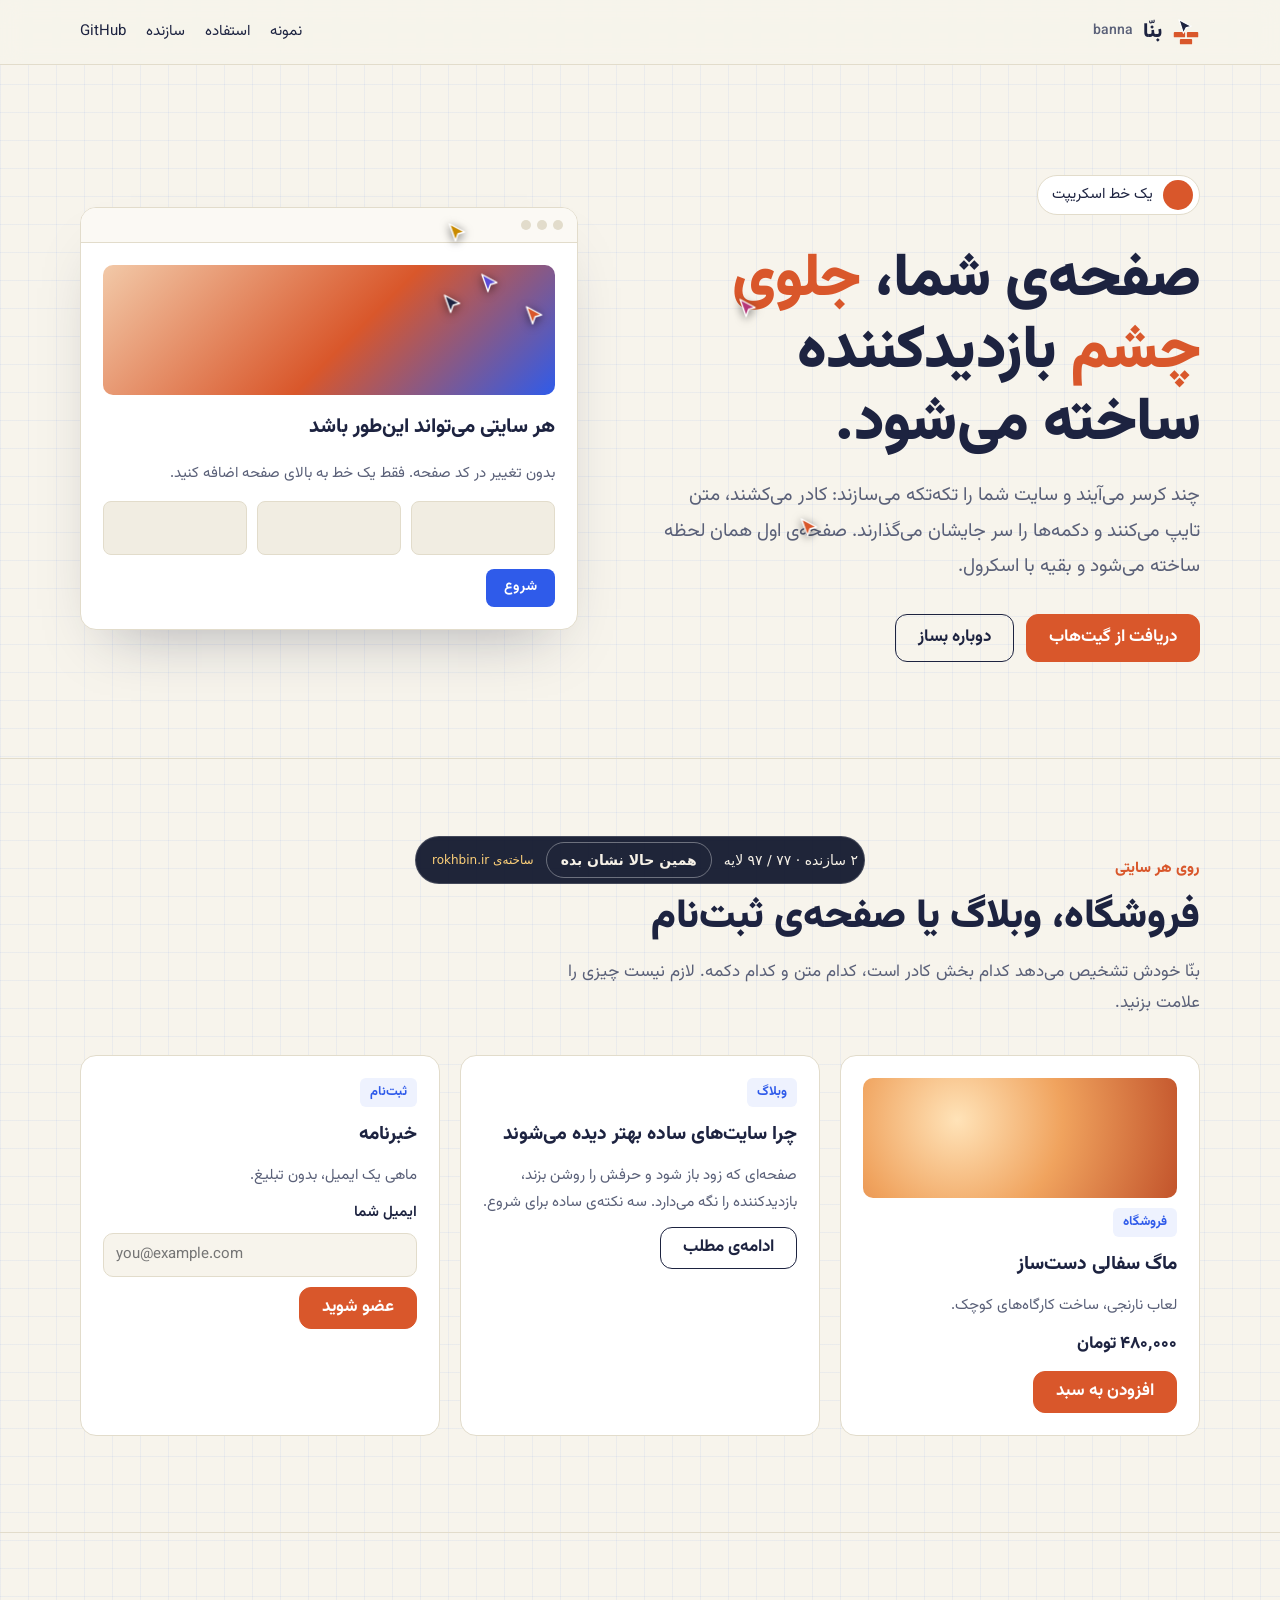
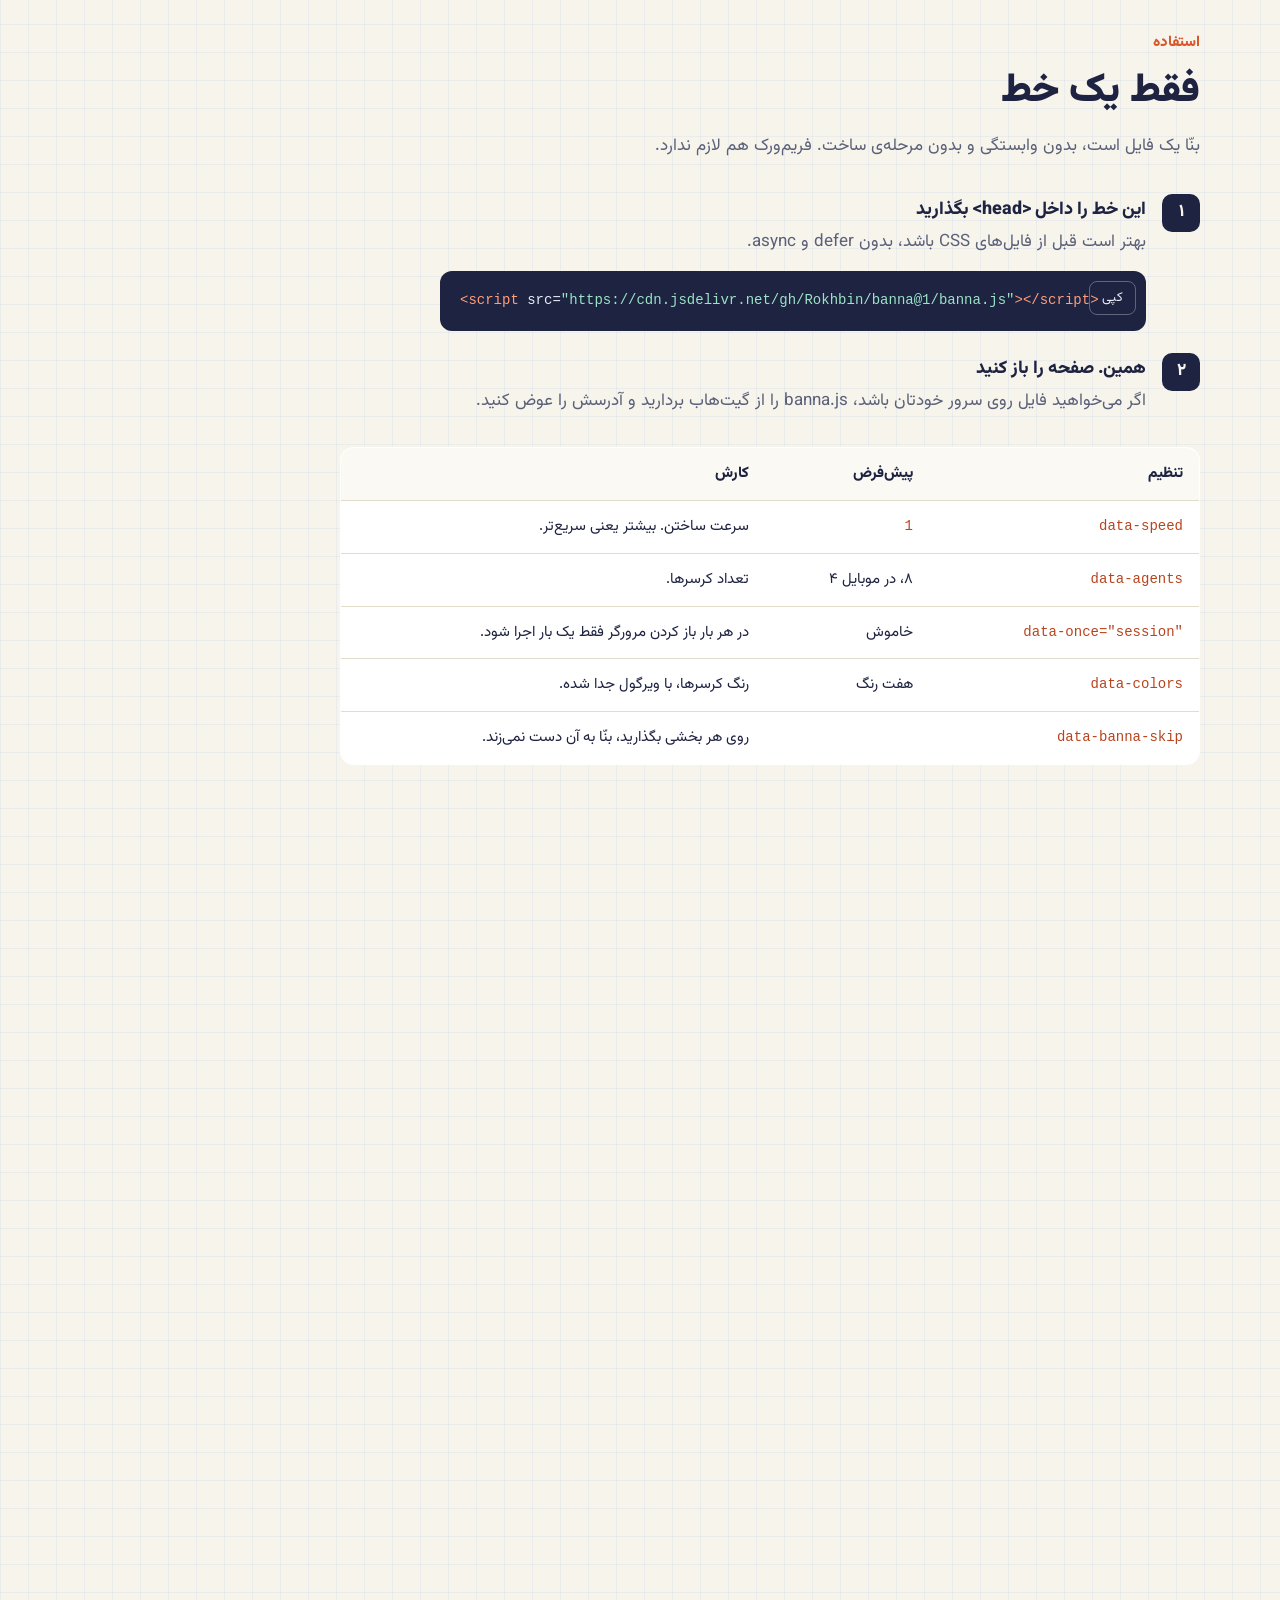
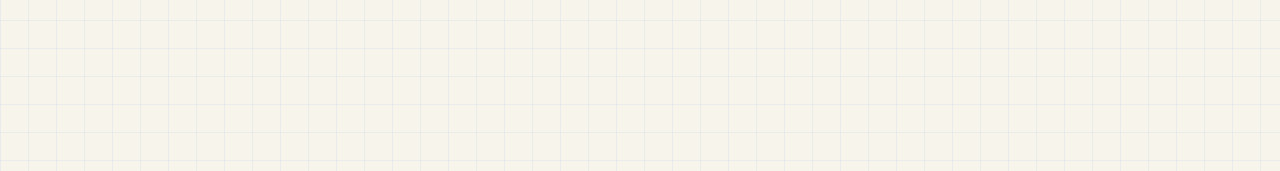
==== demo/index.html @ 7c79342b "Initial commit" ====
<!doctype html>
<html lang="fa" dir="rtl">
<head>
  <meta charset="utf-8">
  <meta name="viewport" content="width=device-width, initial-scale=1">
  <meta name="theme-color" content="#F7F4EC">
  <title>بنّا | صفحه‌ی شما، جلوی چشم بازدیدکننده ساخته می‌شود</title>
  <meta name="description" content="بنّا یک اسکریپت متن‌باز از محمدرضا رخ بین است: چند کرسر صفحه‌ی سایت شما را جلوی چشم بازدیدکننده می‌سازند. یک فایل، بدون وابستگی.">
  <meta name="author" content="محمدرضا رخ بین">
  <link rel="icon" href="assets/favicon.svg" type="image/svg+xml">
  <link rel="alternate" hreflang="en" href="en/">
  <script src="../banna.js" data-colors="#D9572B,#2F5BEA,#0E9F8A,#B5387A,#C98A00,#5B4BD6,#1D2340"></script>
  <link rel="stylesheet" href="assets/demo.css">
  <script src="assets/demo.js" defer></script>
</head>
<body>
  <header class="top">
    <div class="wrap">
      <a class="brand" href="#"><img src="assets/favicon.svg" alt="" width="28" height="28">بنّا <small>banna</small></a>
      <nav class="nav" aria-label="منو">
        <a class="hide-phone" href="#anywhere">نمونه</a>
        <a class="hide-phone" href="#">استفاده</a>
        <a class="hide-phone" href="#">سازنده</a>
        <a href="#" >GitHub</a>
      </nav>
    </div>
  </header>

  <main>
    <section class="hero">
      <div class="wrap">
        <div>
          <a class="byline" href="https://divocode.com/" rel="author"><b></b>یک خط اسکریپت</a>
          <h1>صفحه‌ی شما، <em>جلوی چشم</em> بازدیدکننده ساخته می‌شود.</h1>
          <p class="lead">چند کرسر می‌آیند و سایت شما را تکه‌تکه می‌سازند: کادر می‌کشند، متن تایپ می‌کنند و دکمه‌ها را سر جایشان می‌گذارند. صفحه‌ی اول همان لحظه ساخته می‌شود و بقیه با اسکرول.</p>
          <div class="actions">
            <a class="btn btn-solid" href="https://github.com/Rokhbin/banna" rel="noopener">دریافت از گیت‌هاب</a>
            <button class="btn" id="replay" type="button">دوباره بساز</button>
          </div>
        </div>
        <div class="mock" aria-hidden="true">
          <div class="mock-bar"><span></span><span></span><span></span></div>
          <div class="mock-body">
            <div class="mock-img"></div>
            <h3>هر سایتی می‌تواند این‌طور باشد</h3>
            <p>بدون تغییر در کد صفحه. فقط یک خط به بالای صفحه اضافه کنید.</p>
            <div class="mock-row"><div></div><div></div><div></div></div>
            <span class="mock-btn">شروع</span>
          </div>
        </div>
      </div>
    </section>

    <section class="section" id="anywhere">
      <div class="wrap">
        <p class="kicker">روی هر سایتی</p>
        <h2>فروشگاه، وبلاگ یا صفحه‌ی ثبت‌نام</h2>
        <p class="intro">بنّا خودش تشخیص می‌دهد کدام بخش کادر است، کدام متن و کدام دکمه. لازم نیست چیزی را علامت بزنید.</p>
        <div class="cards">
          <article class="card">
            <div class="product" role="img" aria-label="تصویر محصول"></div>
            <span class="tag">فروشگاه</span>
            <h3>ماگ سفالی دست‌ساز</h3>
            <p>لعاب نارنجی، ساخت کارگاه‌های کوچک.</p>
            <p class="price">۴۸۰٬۰۰۰ تومان</p>
            <button class="btn btn-solid" type="button">افزودن به سبد</button>
          </article>
          <article class="card">
            <span class="tag">وبلاگ</span>
            <h3>چرا سایت‌های ساده بهتر دیده می‌شوند</h3>
            <p>صفحه‌ای که زود باز شود و حرفش را روشن بزند، بازدیدکننده را نگه می‌دارد. سه نکته‌ی ساده برای شروع.</p>
            <a class="btn" href="#anywhere">ادامه‌ی مطلب</a>
          </article>
          <article class="card">
            <span class="tag">ثبت‌نام</span>
            <h3>خبرنامه</h3>
            <p>ماهی یک ایمیل، بدون تبلیغ.</p>
            <label class="field">ایمیل شما<input type="email" dir="ltr" placeholder="you@example.com" autocomplete="email"></label>
            <button class="btn btn-solid" type="button">عضو شوید</button>
          </article>
        </div>
      </div>
    </section>

    <section class="section" id="use">
      <div class="wrap">
        <p class="kicker">استفاده</p>
        <h2>فقط یک خط</h2>
        <p class="intro">بنّا یک فایل است، بدون وابستگی و بدون مرحله‌ی ساخت. فریم‌ورک هم لازم ندارد.</p>
        <ol class="steps">
          <li class="step">
            <span class="step-num">۱</span>
            <div>
              <h3>این خط را داخل &lt;head&gt; بگذارید</h3>
              <p>بهتر است قبل از فایل‌های CSS باشد، بدون defer و async.</p>
              <div class="code"><pre><code><span class="k">&lt;script</span> src=<span class="s">"https://cdn.jsdelivr.net/gh/Rokhbin/banna@1/banna.js"</span><span class="k">&gt;&lt;/script&gt;</span></code></pre><button class="copy" type="button" data-done="کپی شد" data-fail="کپی نشد">کپی</button></div>
            </div>
          </li>
          <li class="step">
            <span class="step-num">۲</span>
            <div>
              <h3>همین. صفحه را باز کنید</h3>
              <p>اگر می‌خواهید فایل روی سرور خودتان باشد، banna.js را از گیت‌هاب بردارید و آدرسش را عوض کنید.</p>
            </div>
          </li>
        </ol>

        <table class="options">
          <thead><tr><th>تنظیم</th><th>پیش‌فرض</th><th>کارش</th></tr></thead>
          <tbody>
            <tr><td><code>data-speed</code></td><td><code>1</code></td><td>سرعت ساختن. بیشتر یعنی سریع‌تر.</td></tr>
            <tr><td><code>data-agents</code></td><td>۸، در موبایل ۴</td><td>تعداد کرسرها.</td></tr>
            <tr><td><code>data-once="session"</code></td><td>خاموش</td><td>در هر بار باز کردن مرورگر فقط یک بار اجرا شود.</td></tr>
            <tr><td><code>data-colors</code></td><td>هفت رنگ</td><td>رنگ کرسرها، با ویرگول جدا شده.</td></tr>
            <tr><td><code>data-banna-skip</code></td><td></td><td>روی هر بخشی بگذارید، بنّا به آن دست نمی‌زند.</td></tr>
          </tbody>
        </table>
      </div>
    </section>

    <section class="section">
      <div class="wrap">
        <p class="kicker">با خیال راحت</p>
        <h2>چیزی را خراب نمی‌کند</h2>
        <div class="promises">
          <div class="promise"><h3>متن صفحه دست نمی‌خورد</h3><p>فقط پنهان و آشکار می‌کند. موتورهای جست‌وجو همه‌ی صفحه را می‌خوانند.</p></div>
          <div class="promise"><h3>چیزی جایی فرستاده نمی‌شود</h3><p>هیچ ردیاب و هیچ درخواستی به سایت دیگر ندارد.</p></div>
          <div class="promise"><h3>کسی منتظر نمی‌ماند</h3><p>با دکمه یا Esc رد می‌شود، و برای کسی که در تنظیماتش حرکت کمتر خواسته اجرا نمی‌شود.</p></div>
          <div class="promise"><h3>اگر خطا بدهد، صفحه سر جایش است</h3><p>هر مشکلی پیش بیاید، صفحه بی‌درنگ کامل نشان داده می‌شود.</p></div>
        </div>
      </div>
    </section>

    <section class="section" id="author">
      <div class="wrap">
        <div class="author">
          <div>
            <div class="author-links">
              <a class="main" href="https://divocode.com/" rel="author">divocode.com</a>
              <a href="https://github.com/mrgholami8" rel="noopener">GitHub</a>
              <a href="https://www.instagram.com/divocode.co/" rel="noopener">Instagram</a>
            </div>
          </div>
        </div>
      </div>
    </section>
  </main>
</body>
</html>
---- demo/assets/demo.css ----
@font-face { font-family: 'Vazirmatn Variable'; src: url(fonts/vazirmatn-arabic.woff2) format('woff2'); font-weight: 100 900; font-display: swap; unicode-range: U+0600-06FF,U+0750-077F,U+0870-088E,U+0890-0891,U+0897-08E1,U+08E3-08FF,U+200C-200E,U+2010-2011,U+204F,U+2E41,U+FB50-FDFF,U+FE70-FE74,U+FE76-FEFC; }
@font-face { font-family: 'Vazirmatn Variable'; src: url(fonts/vazirmatn-latin.woff2) format('woff2'); font-weight: 100 900; font-display: swap; unicode-range: U+0000-00FF,U+2000-206F,U+20AC,U+2122,U+2212; }

:root {
  --paper: #F7F4EC;
  --card: #FFFFFF;
  --ink: #1D2340;
  --soft: #5A6078;
  --line: #E2DCCB;
  --brick: #D9572B;
  --brick-dark: #B8441D;
  --blue: #2F5BEA;
  --code: #1D2340;
  --gutter: clamp(16px, 5vw, 64px);
  color-scheme: light;
}

*, *::before, *::after { box-sizing: border-box; }
html { background: var(--paper); scroll-behavior: smooth; scroll-padding-top: 80px; -webkit-text-size-adjust: 100%; }
body {
  margin: 0;
  color: var(--ink);
  font: 400 1.0625rem/1.85 'Vazirmatn Variable', system-ui, sans-serif;
  /* blueprint paper */
  background-color: var(--paper);
  background-image: linear-gradient(rgb(47 91 234 / .06) 1px, transparent 1px), linear-gradient(90deg, rgb(47 91 234 / .06) 1px, transparent 1px);
  background-size: 28px 28px;
  overflow-x: clip;
}
:root[lang='en'] body { line-height: 1.65; }
h1, h2, h3, p, ul, ol { margin: 0; padding: 0; }
ul, ol { list-style: none; }
a { color: var(--blue); }
code, pre { font-family: ui-monospace, 'SFMono-Regular', Menlo, Consolas, monospace; }
:focus-visible { outline: 3px solid var(--blue); outline-offset: 3px; }

.wrap { width: min(1120px, 100% - 2 * var(--gutter)); margin-inline: auto; }

/* header */
.top { position: sticky; top: 0; z-index: 10; background: rgb(247 244 236 / .9); backdrop-filter: blur(10px); -webkit-backdrop-filter: blur(10px); border-bottom: 1px solid var(--line); }
.top .wrap { display: flex; align-items: center; justify-content: space-between; gap: 16px; min-height: 64px; }
.brand { display: flex; align-items: center; gap: 10px; color: var(--ink); font-weight: 900; font-size: 1.25rem; text-decoration: none; }
.brand img { width: 28px; height: 28px; }
.brand small { color: var(--soft); font-weight: 500; font-size: .875rem; }
.nav { display: flex; align-items: center; gap: 4px 20px; flex-wrap: wrap; }
.nav a { color: var(--ink); text-decoration: none; font-size: .9375rem; }
.nav a:hover { color: var(--brick); }
@media (max-width: 700px) { .nav .hide-phone { display: none; } }

/* hero */
.hero { padding-block: clamp(48px, 9vw, 110px) clamp(48px, 8vw, 96px); }
.hero .wrap { display: grid; grid-template-columns: 1.05fr .95fr; gap: clamp(32px, 6vw, 72px); align-items: center; }
@media (max-width: 900px) { .hero .wrap { grid-template-columns: 1fr; } }
.byline { display: inline-flex; align-items: center; gap: 10px; padding: 4px 14px 4px 6px; background: var(--card); border: 1px solid var(--line); border-radius: 999px; font-size: .9375rem; color: var(--ink); text-decoration: none; }
:root[dir='rtl'] .byline { padding: 4px 6px 4px 14px; }
.byline b { display: grid; place-items: center; width: 30px; height: 30px; border-radius: 50%; background: var(--brick); color: #fff; font-size: .8125rem; }
.byline:hover { border-color: var(--brick); }
h1 { margin-block: 22px 18px; font-size: clamp(2.25rem, 5vw, 3.75rem); line-height: 1.2; font-weight: 900; letter-spacing: -.01em; }
h1 em { font-style: normal; color: var(--brick); }
.lead { color: var(--soft); font-size: 1.1875rem; max-width: 34em; }
.actions { display: flex; flex-wrap: wrap; gap: 12px; margin-block-start: 30px; }
.btn { display: inline-flex; align-items: center; justify-content: center; gap: 8px; min-height: 48px; padding: 0 22px; border-radius: 12px; border: 1.5px solid var(--ink); background: transparent; color: var(--ink); font: inherit; font-weight: 700; text-decoration: none; cursor: pointer; }
.btn:hover { background: var(--ink); color: var(--paper); }
.btn-solid { background: var(--brick); border-color: var(--brick); color: #fff; }
.btn-solid:hover { background: var(--brick-dark); border-color: var(--brick-dark); color: #fff; }

/* the little site in the hero */
.mock { background: var(--card); border: 1px solid var(--line); border-radius: 16px; box-shadow: 0 30px 60px -30px rgb(29 35 64 / .35); overflow: hidden; }
.mock-bar { display: flex; gap: 6px; padding: 12px 14px; border-bottom: 1px solid var(--line); background: #FBF9F4; }
.mock-bar span { width: 10px; height: 10px; border-radius: 50%; background: var(--line); }
.mock-body { display: grid; gap: 14px; padding: 22px; }
.mock-img { height: 130px; border-radius: 10px; background: linear-gradient(135deg, #F2C9A8, #D9572B 55%, #2F5BEA); }
.mock-body h3 { font-size: 1.25rem; font-weight: 800; }
.mock-body p { color: var(--soft); font-size: .9375rem; }
.mock-row { display: grid; grid-template-columns: 1fr 1fr 1fr; gap: 10px; }
.mock-row div { height: 54px; border-radius: 8px; background: #F1EDE2; border: 1px solid var(--line); }
.mock-btn { justify-self: start; padding: 6px 18px; border-radius: 8px; background: var(--blue); color: #fff; font-size: .875rem; font-weight: 700; }

/* sections */
.section { padding-block: clamp(56px, 8vw, 96px); border-top: 1px solid var(--line); }
.kicker { color: var(--brick); font-weight: 800; font-size: .9375rem; }
h2 { margin-block: 8px 14px; font-size: clamp(1.75rem, 3.4vw, 2.5rem); line-height: 1.3; font-weight: 900; }
.intro { color: var(--soft); max-width: 40em; }

.cards { display: grid; grid-template-columns: repeat(3, 1fr); gap: 20px; margin-block-start: 36px; }
@media (max-width: 900px) { .cards { grid-template-columns: 1fr; } }
.card { display: grid; align-content: start; gap: 10px; padding: 22px; background: var(--card); border: 1px solid var(--line); border-radius: 16px; }
.card .tag { justify-self: start; padding: 2px 10px; border-radius: 6px; background: #EEF2FE; color: var(--blue); font-size: .8125rem; font-weight: 700; }
.card h3 { font-size: 1.1875rem; font-weight: 800; }
.card p { color: var(--soft); font-size: .9375rem; }
.product { height: 120px; border-radius: 10px; background: radial-gradient(circle at 30% 35%, #FFE3B8, #F0A35E 45%, #C2532B); }
.price { color: var(--ink) !important; font-weight: 800; font-size: 1.0625rem !important; }
.card .btn { min-height: 42px; justify-self: start; }
.field { display: grid; gap: 6px; font-size: .9375rem; font-weight: 600; }
.field input { min-height: 44px; padding: 0 12px; border: 1.5px solid var(--line); border-radius: 10px; background: var(--paper); color: var(--ink); font: inherit; font-weight: 400; }
.field input:focus { border-color: var(--blue); outline: none; }

/* use */
.steps { display: grid; gap: 22px; margin-block-start: 32px; max-width: 760px; }
.step { display: grid; grid-template-columns: auto minmax(0, 1fr); gap: 16px; align-items: start; }
.step-num { display: grid; place-items: center; width: 38px; height: 38px; border-radius: 10px; background: var(--ink); color: var(--paper); font-weight: 800; }
.step h3 { font-size: 1.125rem; font-weight: 800; }
.step p { color: var(--soft); }
.code { position: relative; margin-block-start: 12px; }
.code pre { margin: 0; padding: 18px 20px; padding-inline-end: 96px; overflow-x: auto; background: var(--code); color: #E9ECF7; border-radius: 12px; font-size: .875rem; line-height: 1.7; direction: ltr; text-align: left; }
.code pre .k { color: #FF9D7A; }
.code pre .s { color: #9BE3C6; }
.copy { position: absolute; top: 10px; inset-inline-end: 10px; min-height: 34px; padding: 0 12px; border: 1px solid rgb(255 255 255 / .3); border-radius: 8px; background: transparent; color: #E9ECF7; font: inherit; font-size: .8125rem; cursor: pointer; }
:root[dir='rtl'] .code .copy { inset-inline-end: auto; right: 10px; }
.copy:hover { border-color: #fff; }

.options { width: 100%; max-width: 860px; margin-block-start: 30px; border-collapse: collapse; background: var(--card); border: 1px solid var(--line); border-radius: 14px; overflow: hidden; font-size: .9375rem; }
.options th, .options td { padding: 12px 16px; text-align: start; border-bottom: 1px solid var(--line); vertical-align: top; }
.options tr:last-child td { border-bottom: 0; }
.options th { background: #FBF9F4; font-weight: 800; }
.options code { direction: ltr; unicode-bidi: isolate; color: var(--brick-dark); font-size: .875rem; white-space: nowrap; }
@media (max-width: 600px) { .options th:nth-child(2), .options td:nth-child(2) { display: none; } }

.promises { display: grid; grid-template-columns: repeat(2, 1fr); gap: 16px; margin-block-start: 32px; }
@media (max-width: 700px) { .promises { grid-template-columns: 1fr; } }
.promise { padding: 20px 22px; background: var(--card); border: 1px solid var(--line); border-inline-start: 4px solid var(--brick); border-radius: 12px; }
.promise h3 { font-size: 1.0625rem; font-weight: 800; }
.promise p { color: var(--soft); font-size: .9375rem; }

/* author */
.author { display: grid; grid-template-columns: auto 1fr; gap: 28px; align-items: center; margin-block-start: 30px; padding: clamp(22px, 4vw, 36px); background: var(--ink); color: var(--paper); border-radius: 20px; }
@media (max-width: 640px) { .author { grid-template-columns: 1fr; } }
.monogram { display: grid; place-items: center; width: 96px; height: 96px; border-radius: 24px; background: var(--brick); color: #fff; font-size: 2rem; font-weight: 900; }
.author h3 { font-size: 1.5rem; font-weight: 900; }
.author p { color: #C9CEDF; margin-block-start: 6px; max-width: 36em; }
.author-links { display: flex; flex-wrap: wrap; gap: 10px; margin-block-start: 16px; }
.author-links a { display: inline-flex; align-items: center; min-height: 40px; padding: 0 16px; border: 1px solid rgb(255 255 255 / .28); border-radius: 10px; color: #fff; text-decoration: none; font-size: .9375rem; }
.author-links a:hover { border-color: #FF9D7A; color: #FFB89E; }
.author-links .main { background: var(--brick); border-color: var(--brick); }
.author-links .main:hover { background: var(--brick-dark); color: #fff; }

@media (prefers-reduced-motion: reduce) { html { scroll-behavior: auto; } }
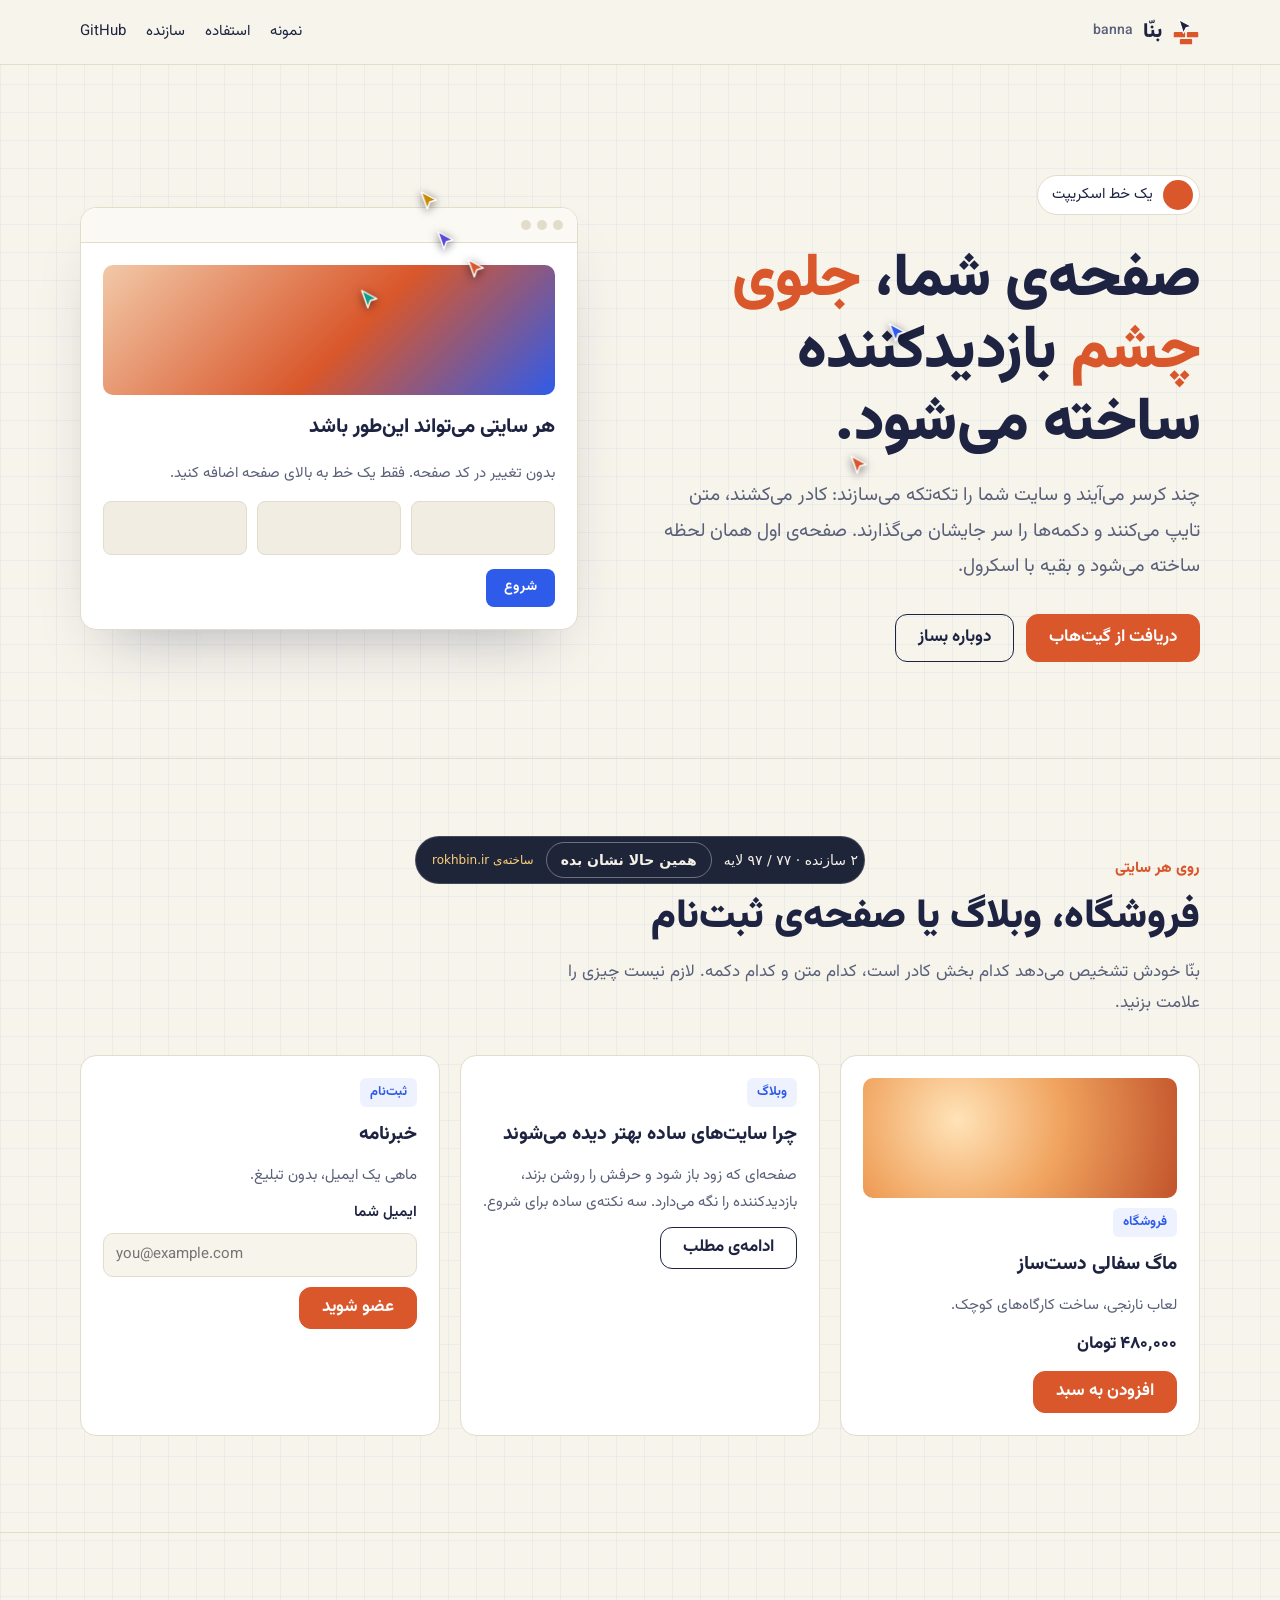
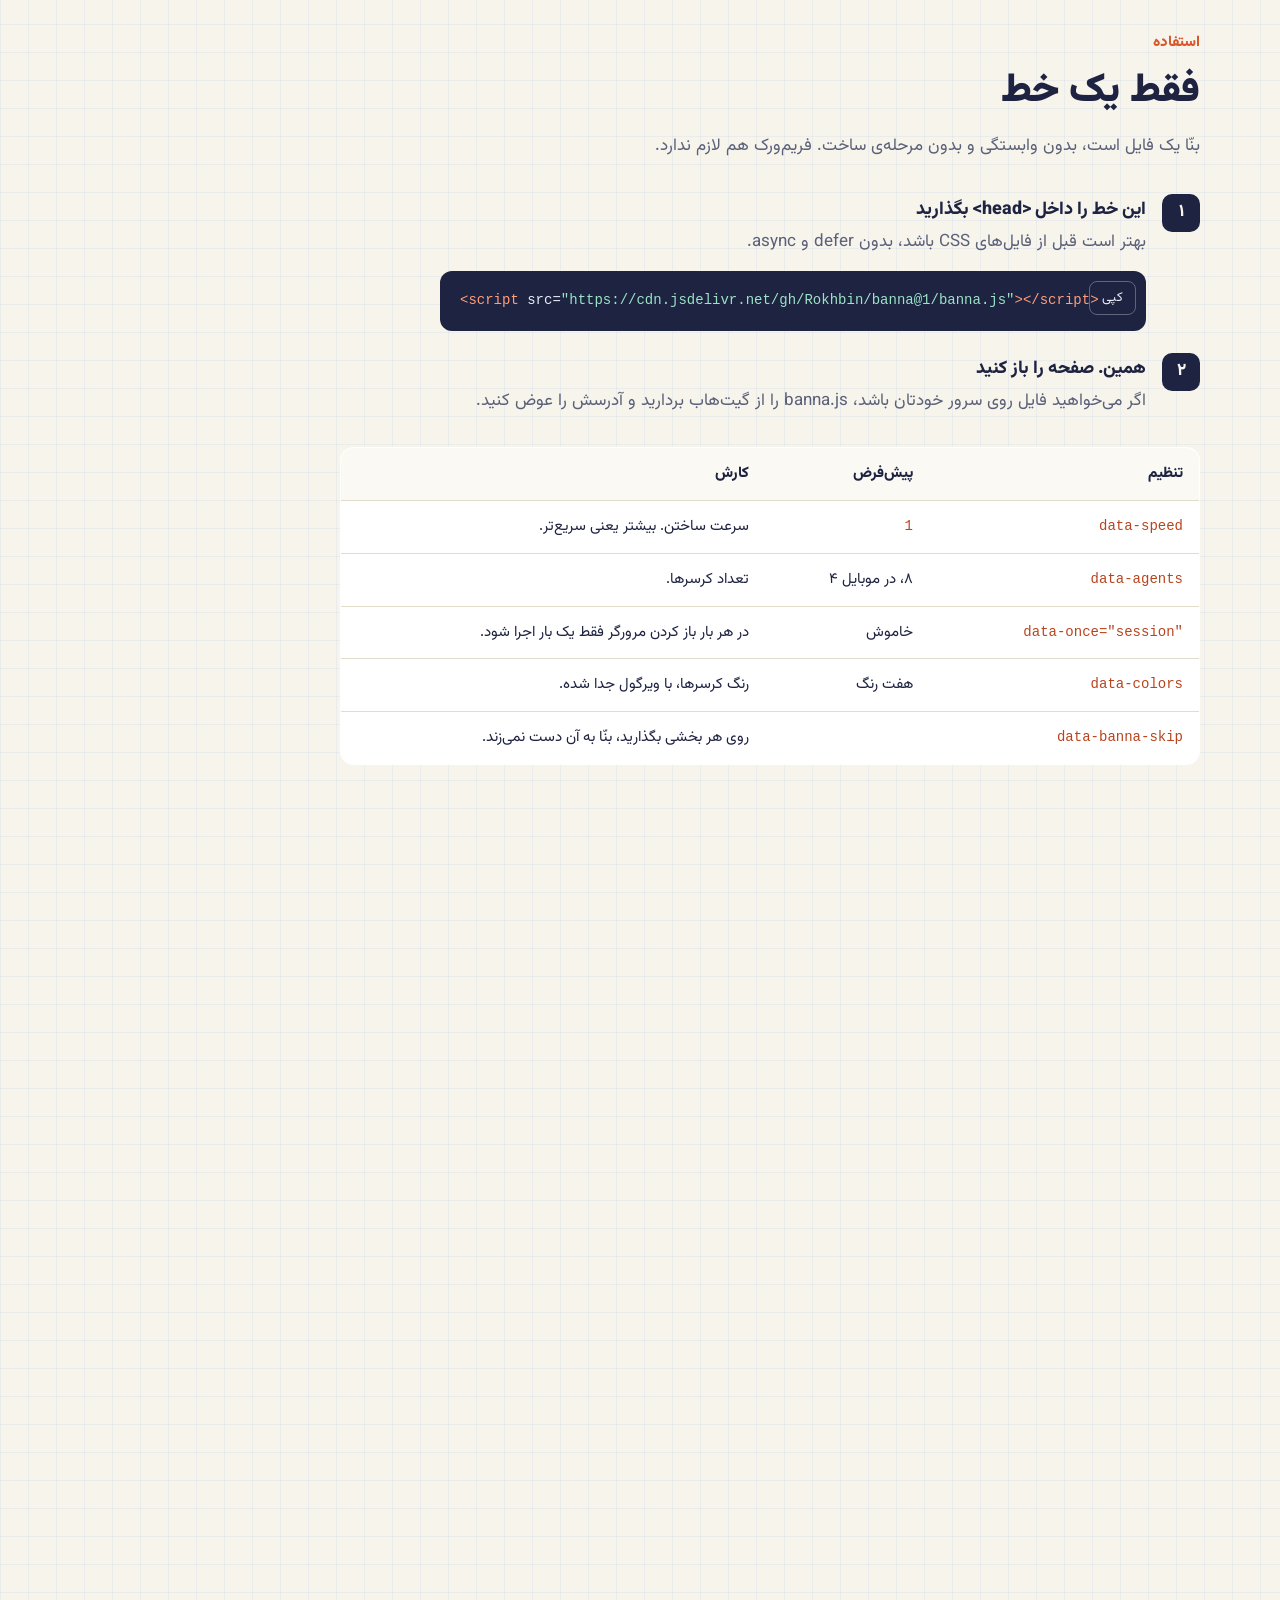
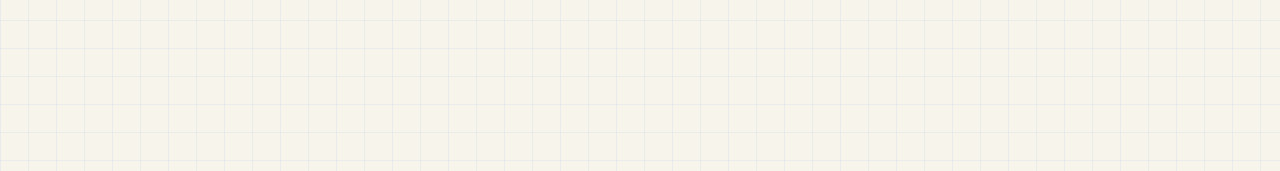
==== commit 351f082d: "Update index.html" ====
--- a/demo/index.html
+++ b/demo/index.html
@@ -21,7 +21,7 @@
         <a class="hide-phone" href="#anywhere">نمونه</a>
         <a class="hide-phone" href="#">استفاده</a>
         <a class="hide-phone" href="#">سازنده</a>
-        <a href="#" >GitHub</a>
+        <a href="https://github.com/mrgholami8/banna-main" >GitHub</a>
       </nav>
     </div>
   </header>
@@ -34,7 +34,7 @@
           <h1>صفحه‌ی شما، <em>جلوی چشم</em> بازدیدکننده ساخته می‌شود.</h1>
           <p class="lead">چند کرسر می‌آیند و سایت شما را تکه‌تکه می‌سازند: کادر می‌کشند، متن تایپ می‌کنند و دکمه‌ها را سر جایشان می‌گذارند. صفحه‌ی اول همان لحظه ساخته می‌شود و بقیه با اسکرول.</p>
           <div class="actions">
-            <a class="btn btn-solid" href="https://github.com/Rokhbin/banna" rel="noopener">دریافت از گیت‌هاب</a>
+            <a class="btn btn-solid" href="https://github.com/mrgholami8/banna-main" rel="noopener">دریافت از گیت‌هاب</a>
             <button class="btn" id="replay" type="button">دوباره بساز</button>
           </div>
         </div>
@@ -137,7 +137,7 @@
           <div>
             <div class="author-links">
               <a class="main" href="https://divocode.com/" rel="author">divocode.com</a>
-              <a href="https://github.com/mrgholami8" rel="noopener">GitHub</a>
+              <a href="https://github.com/mrgholami8/banna-main" rel="noopener">GitHub</a>
               <a href="https://www.instagram.com/divocode.co/" rel="noopener">Instagram</a>
             </div>
           </div>
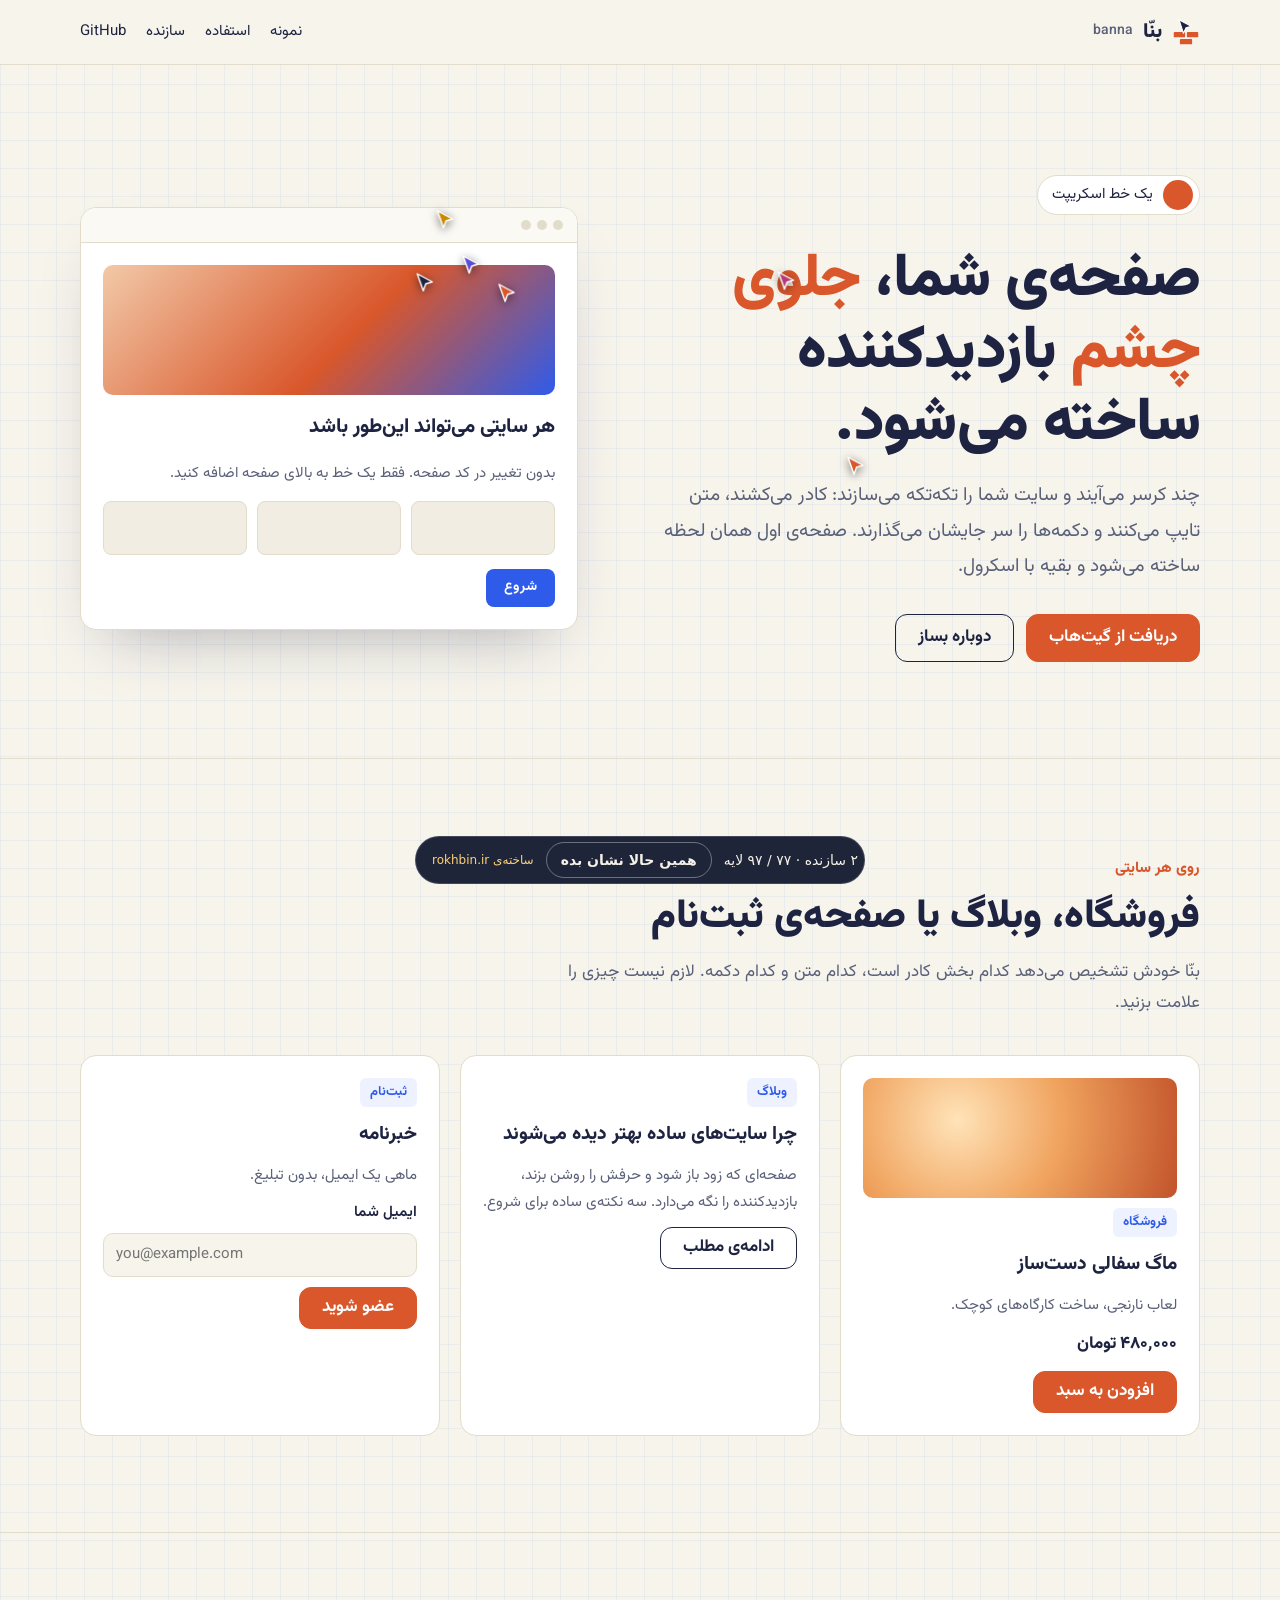
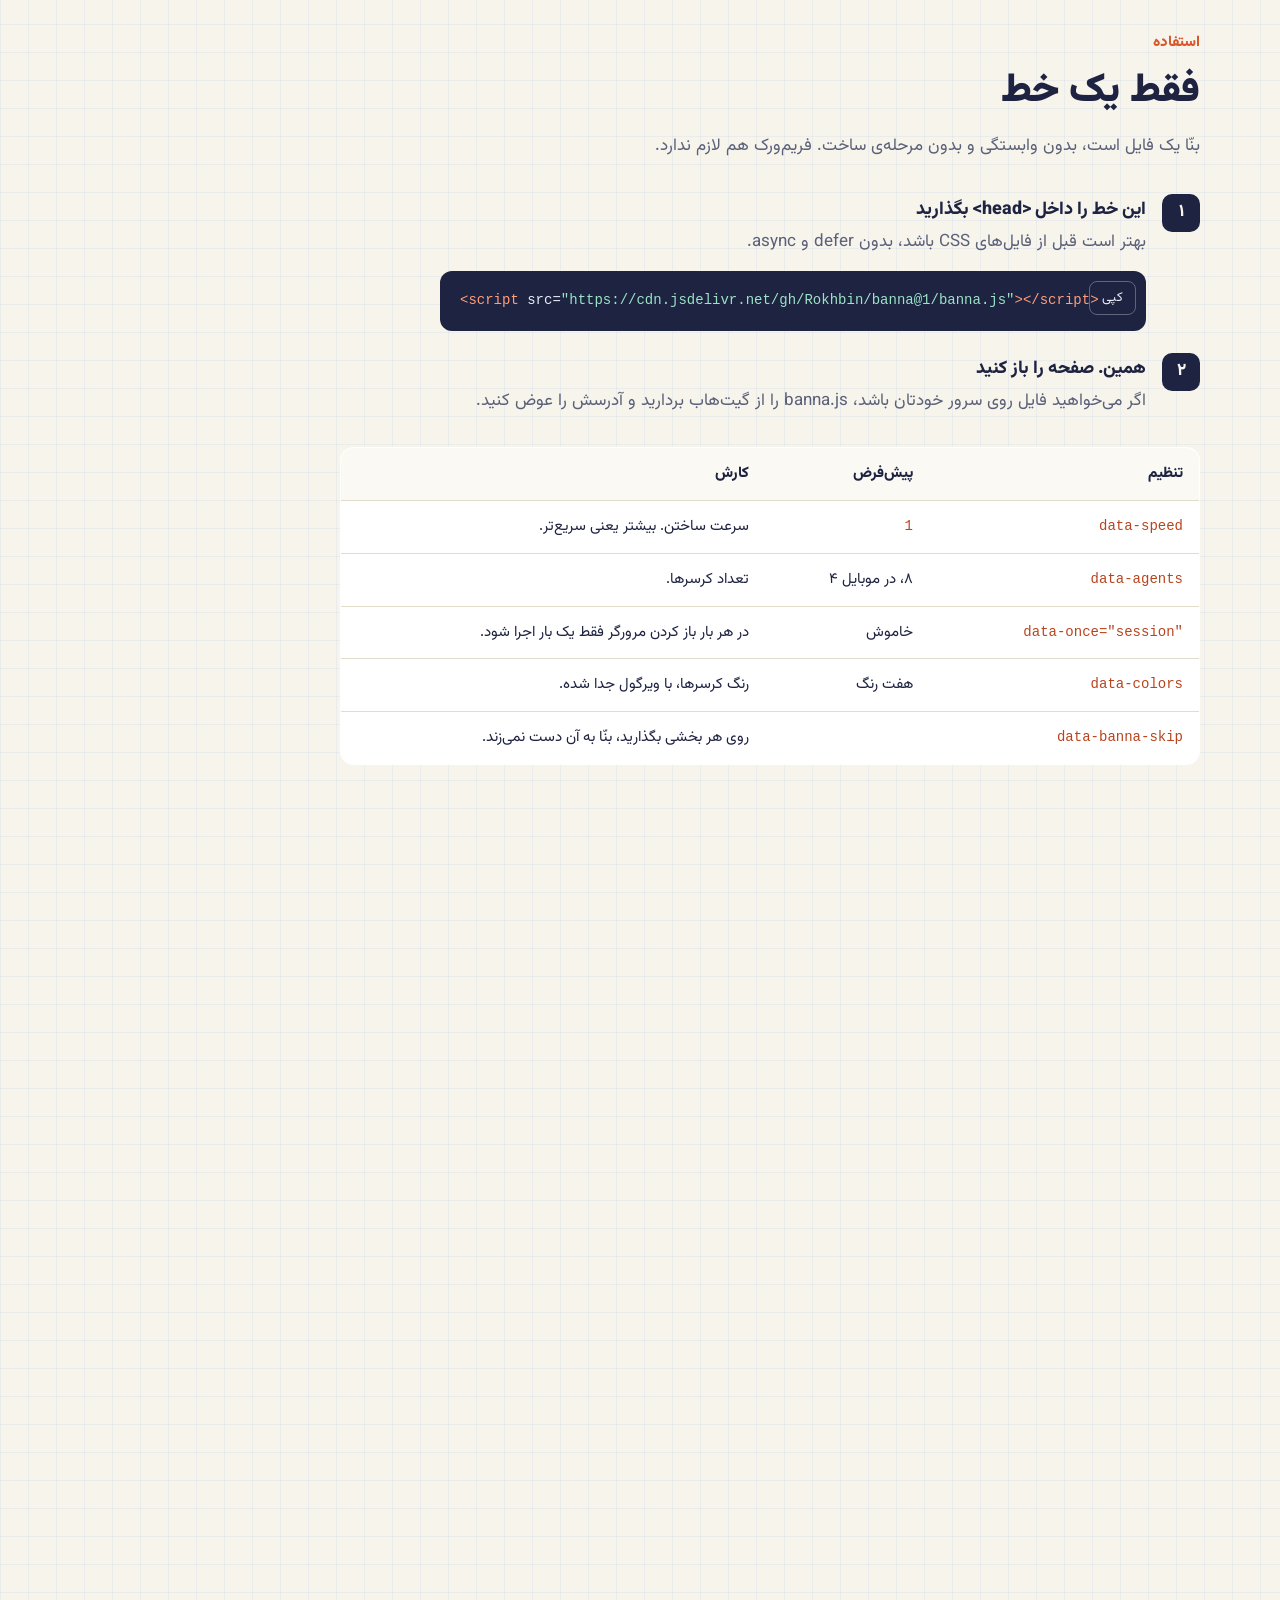
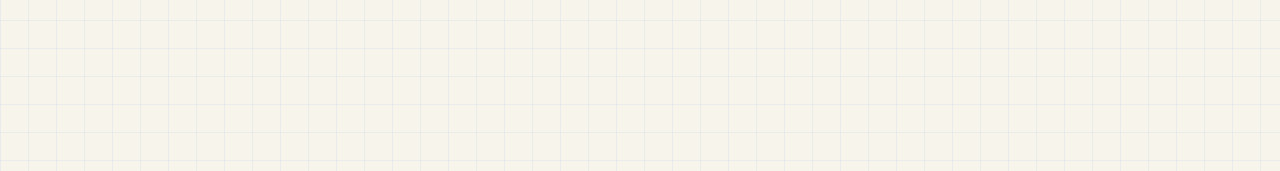
==== commit f2d92e42: "Update index.html" ====
--- a/demo/index.html
+++ b/demo/index.html
@@ -5,8 +5,8 @@
   <meta name="viewport" content="width=device-width, initial-scale=1">
   <meta name="theme-color" content="#F7F4EC">
   <title>بنّا | صفحه‌ی شما، جلوی چشم بازدیدکننده ساخته می‌شود</title>
-  <meta name="description" content="بنّا یک اسکریپت متن‌باز از محمدرضا رخ بین است: چند کرسر صفحه‌ی سایت شما را جلوی چشم بازدیدکننده می‌سازند. یک فایل، بدون وابستگی.">
-  <meta name="author" content="محمدرضا رخ بین">
+  <meta name="description" content="بنّا یک اسکریپت متن‌باز .">
+  <meta name="author" content="#">
   <link rel="icon" href="assets/favicon.svg" type="image/svg+xml">
   <link rel="alternate" hreflang="en" href="en/">
   <script src="../banna.js" data-colors="#D9572B,#2F5BEA,#0E9F8A,#B5387A,#C98A00,#5B4BD6,#1D2340"></script>
